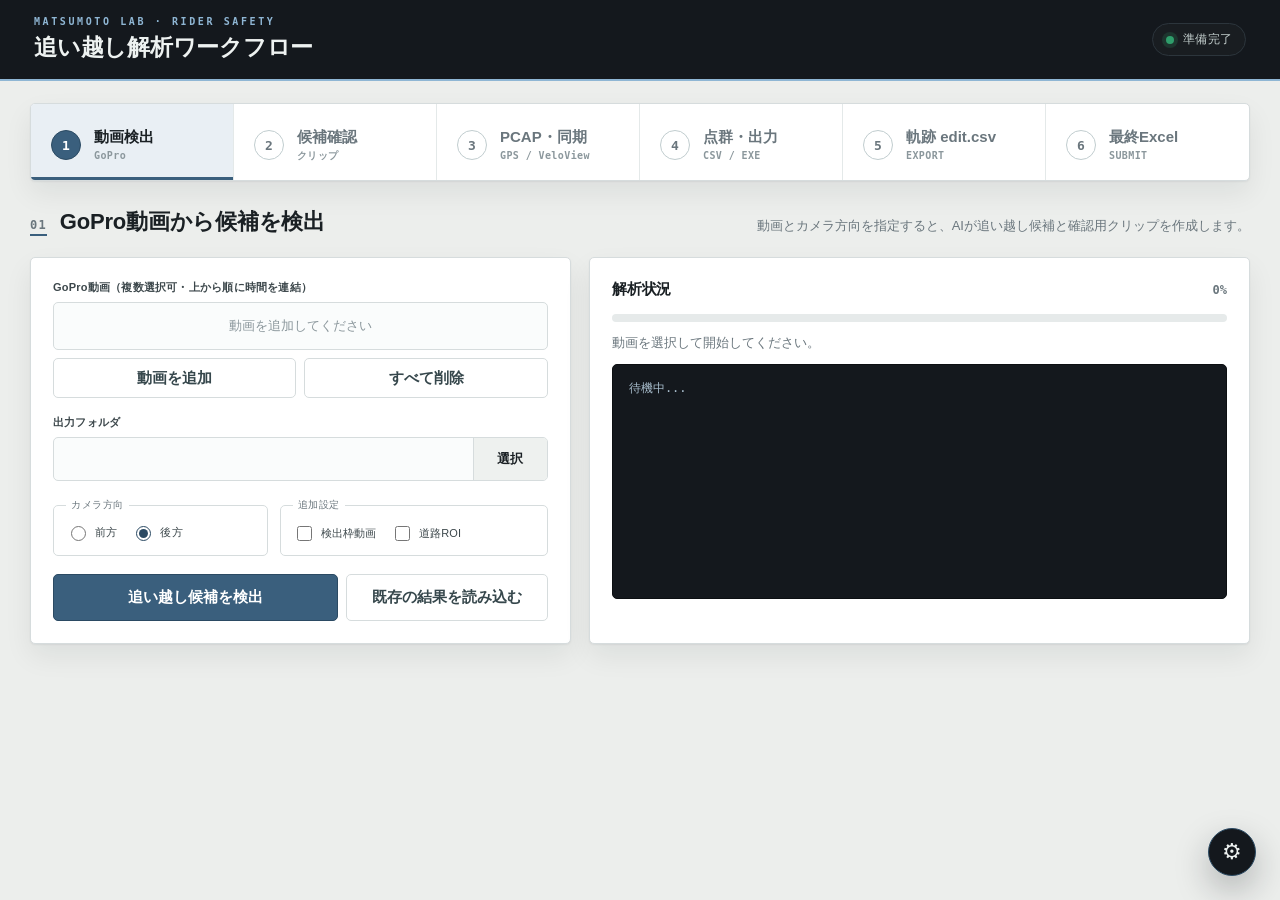
==== web_ui/index.html @ 3adb8b83 "Initial project commit" ====
<!doctype html>
<html lang="ja">
<head>
  <meta charset="utf-8">
  <meta name="viewport" content="width=device-width, initial-scale=1">
  <title>自転車追い越し解析ワークフロー</title>
  <link rel="stylesheet" href="style.css">
</head>
<body>
  <header class="app-header">
    <div>
      <p class="eyebrow">MATSUMOTO LAB · RIDER SAFETY</p>
      <h1>追い越し解析ワークフロー</h1>
    </div>
    <div class="status-pill" id="globalStatus"><span></span>準備完了</div>
  </header>

  <main class="app-shell">
    <nav class="steps" aria-label="解析手順">
      <button class="step active" data-step="detect"><b>1</b><span>動画検出<small>GoPro</small></span></button>
      <button class="step" data-step="review"><b>2</b><span>候補確認<small>クリップ</small></span></button>
      <button class="step" data-step="sync"><b>3</b><span>PCAP・同期<small>GPS / VeloView</small></span></button>
      <button class="step" data-step="lidar"><b>4</b><span>点群・出力<small>CSV / EXE</small></span></button>
      <button class="step" data-step="edit"><b>5</b><span>軌跡 edit.csv<small>EXPORT</small></span></button>
      <button class="step" data-step="final"><b>6</b><span>最終Excel<small>SUBMIT</small></span></button>
    </nav>

    <section class="panel active" id="panel-detect">
      <div class="section-heading">
        <div><span class="section-number">01</span><h2>GoPro動画から候補を検出</h2></div>
        <p>動画とカメラ方向を指定すると、AIが追い越し候補と確認用クリップを作成します。</p>
      </div>
      <div class="grid two-column">
        <article class="card form-card">
          <label>GoPro動画（複数選択可・上から順に時間を連結）</label>
          <ul id="videoList" class="video-list"><li class="empty">動画を追加してください</li></ul>
          <div class="button-row video-list-actions">
            <button class="secondary" id="addVideos">動画を追加</button>
            <button class="secondary" id="clearVideos">すべて削除</button>
          </div>
          <label>出力フォルダ</label>
          <div class="path-input"><input id="outPath" readonly><button data-pick="out">選択</button></div>
          <div class="field-row">
            <fieldset><legend>カメラ方向</legend><label class="radio"><input type="radio" name="view" value="front">前方</label><label class="radio"><input type="radio" name="view" value="rear" checked>後方</label></fieldset>
            <fieldset><legend>追加設定</legend><label class="check"><input id="overlay" type="checkbox">検出枠動画</label><label class="check"><input id="roadRoi" type="checkbox">道路ROI</label></fieldset>
          </div>
          <div class="button-row">
            <button class="primary large" id="startDetection">追い越し候補を検出</button>
            <button class="secondary" id="loadExisting">既存の結果を読み込む</button>
          </div>
        </article>
        <article class="card progress-card">
          <div class="card-title"><h3>解析状況</h3><span id="progressLabel">0%</span></div>
          <div class="progress-track"><div id="progressBar"></div></div>
          <p id="processMessage" class="process-message">動画を選択して開始してください。</p>
          <pre id="processLog" class="log">待機中...</pre>
        </article>
      </div>
    </section>

    <section class="panel" id="panel-review">
      <div class="section-heading">
        <div><span class="section-number">02</span><h2>クリップを確認</h2></div>
        <p>各候補を再生し、本当の追い越しは「採用」、誤検知は「除外」にします。</p>
      </div>
      <div class="review-layout">
        <article class="card preview-card main-preview">
          <div class="video-stage">
            <div class="video-placeholder" id="videoPlaceholder"><span>▶</span><p>候補を選択すると<br>クリップを再生できます</p></div>
            <video id="clipPlayer" controls hidden></video>
          </div>
          <div class="preview-controls">
            <div class="preview-meta">
              <div><span id="previewId">候補未選択</span><span class="badge" id="previewStatus">未確認</span></div>
              <strong id="previewTime">--:--</strong>
            </div>
            <div class="control-row">
              <label class="speed-select"><span>速度</span><select id="speedSelect" aria-label="再生速度">
                <option value="0.25">0.25x</option><option value="0.5">0.5x</option><option value="1" selected>1x</option><option value="1.5">1.5x</option><option value="2">2x</option><option value="3">3x</option><option value="4">4x</option><option value="5">5x</option>
              </select></label>
              <div class="transport-buttons"><button class="secondary" id="previousClip">← 前の候補</button><button class="secondary" id="nextClip">次の候補 →</button></div>
            </div>
            <div class="decision-buttons"><button class="accept" data-status="採用">✓ 採用 <kbd data-keyhint="accept">A</kbd></button><button class="reject" data-status="除外">× 除外 <kbd data-keyhint="reject">D</kbd></button><button class="secondary" data-status="未確認">未確認へ戻す <kbd data-keyhint="unreview">W</kbd></button></div>
            <div class="shortcut-help"><span><kbd>Space</kbd> 再生 / 一時停止</span><span><kbd>←</kbd><kbd>→</kbd> 候補移動</span><span>車種 <kbd data-keyhint="kei">B</kbd>軽 <kbd data-keyhint="normal">N</kbd>普通 <kbd data-keyhint="large">M</kbd>大型</span><span>採否決定後は次の候補を自動再生</span></div>
          </div>
        </article>
        <aside class="card table-card">
          <div class="card-title"><h3>追い越し候補</h3><div class="counter"><span id="reviewedCount">0</span> / <span id="eventCount">0</span> 確認済み</div></div>
          <div class="table-wrap">
            <table><thead><tr><th>ID</th><th>車種</th><th>危険感</th><th>開始</th><th>終了</th><th>結果</th></tr></thead><tbody id="eventRows"><tr><td colspan="6" class="empty">検出結果を読み込んでください</td></tr></tbody></table>
          </div>
          <div class="button-row">
            <button class="secondary" id="saveReviews">レビュー結果をCSV保存</button>
          </div>
        </aside>
      </div>
    </section>

    <section class="panel" id="panel-sync">
      <div class="section-heading">
        <div><span class="section-number">03</span><h2>PCAP読み込みと時刻同期</h2></div>
        <p>LiDARのPCAPを先に読み込み、GPSまたは手入力でGoProとの時刻差を決めます。</p>
      </div>
      <article class="card form-card compact pcap-sync-card">
        <label>LiDARデータ (.pcap)</label><div class="path-input"><input id="pcapPath" readonly><button data-pick="pcap">選択</button></div>
        <button class="primary" id="openPcap">PCAPを読み込む</button>
        <p class="lidar-info" id="lidarInfo">PCAP未読込</p>
      </article>
      <div class="sync-layout">
        <article class="card gps-sync-card">
          <div class="card-title"><h3>GPS自動同期</h3><span class="badge accepted">推奨</span></div>
          <p class="method-desc">GoProのGPMF（動画内蔵GPS）とPCAPのキャプチャ時刻を自動照合し、GoProとVeloViewの時刻差（オフセット）を求めます。<br><small>Step 1で動画を指定し、上でPCAPを読み込んでから実行してください。</small></p>
          <button class="primary" id="autoSyncGps">GPS自動同期を実行</button>
          <p id="gpsSyncStatus" class="gps-sync-status"></p>
        </article>
        <article class="card offset-card result-offset"><p>適用されるオフセット（VeloView − GoPro）</p><strong id="offsetDisplay">+0.000 秒</strong><span>求めた時刻差をすべての候補へ自動的に適用します</span></article>
      </div>
      <article class="card mapped-card"><div class="card-title"><h3>候補のVeloView相当時刻</h3><span>確認済み候補を優先表示</span></div><div id="mappedTimes" class="mapped-list"><p class="empty">候補がありません</p></div></article>
    </section>

    <section class="panel" id="panel-lidar">
      <div class="section-heading">
        <div><span class="section-number">04</span><h2>点群の選択と最終出力</h2></div>
        <p>読み込み済みPCAPの候補時刻へ移動して、車両の点群を選択・CSV出力します。</p>
      </div>
      <div class="lidar-workspace">
        <article class="card lidar-viewer-card">
          <div class="card-title lidar-title">
            <h3>点群ビュー（上面）</h3>
            <div class="lidar-title-actions">
              <span>ドラッグ: 選択 / Alt+ドラッグ: 移動 / ホイール: 拡大</span>
              <button class="secondary compact-btn" id="lidarFullscreen" type="button">フルスクリーン</button>
            </div>
          </div>
          <div class="lidar-canvas-wrap"><canvas id="lidarCanvas"></canvas><div id="lidarLoading" class="lidar-loading" hidden>点群を読込中…</div></div>
          <div class="lidar-transport">
            <button class="secondary" id="lidarPrevious" aria-label="前のフレーム">◀</button><button class="primary" id="lidarPlay">再生</button><button class="secondary" id="lidarNext" aria-label="次のフレーム">▶</button>
            <input id="lidarSlider" type="range" min="0" max="0" value="0">
            <strong id="lidarTime">00:00:00.000</strong><span id="lidarFrame">0 / 0</span>
          </div>
          <div class="lidar-seek-row"><label>時刻へ移動 <input id="lidarSeekTime" placeholder="秒 または HH:MM:SS"></label><button class="secondary" id="lidarSeek">移動</button><label>追い越し候補 <select id="lidarCandidate"><option value="">選択してください</option></select></label><button class="secondary" id="jumpCandidate">候補へ移動</button><label class="track-toggle"><input type="checkbox" id="lidarTrack">枠を車に追尾</label></div>
        </article>
        <aside class="lidar-side lidar-side-right">
          <article class="card overtaking-record-card">
            <div class="card-title"><h3>追い越し記録</h3><span class="badge" id="recordStatus">未開始</span></div>
            <p class="record-hint">開始で先頭フレームへ移動し追尾オン。<kbd>←</kbd><kbd>→</kbd>でフレーム送り（自動記録）、<kbd>Enter</kbd>で出力して次の候補へ自動で進みます。</p>
            <label class="record-candidate">追い越し候補
              <select id="recordCandidate"><option value="">選択してください</option></select>
            </label>
            <div class="record-buttons">
              <button class="primary" id="recordStart">追い越し開始</button>
              <button class="secondary" id="recordCancel" disabled>中止</button>
            </div>
            <button class="accept record-finish" id="recordFinish" disabled>終了してCSV出力</button>
            <div class="record-frames" id="recordFrames">記録フレーム: 0</div>
          </article>
          <article class="card lidar-export-card">
            <div class="export-selection"><strong>選択範囲（単発出力）</strong><span id="lidarSelection">点群上をドラッグして車両を囲ってください</span></div>
            <div class="export-frames">
              <label>開始フレーム <input id="lidarRangeStart" type="number" min="0" value="0"></label>
              <label>終了フレーム <input id="lidarRangeEnd" type="number" min="0" value="0"></label>
            </div>
            <button class="primary" id="exportLidar">選択範囲をフレーム別CSVへ出力</button>
          </article>
        </aside>
      </div>
    </section>

    <section class="panel" id="panel-edit">
      <div class="section-heading">
        <div><span class="section-number">05</span><h2>軌跡 edit.csv 生成</h2></div>
        <p>追い越し記録CSVから、フレームごとの最近接点を追跡した edit.csv を生成します。</p>
      </div>
      <div class="grid two-column">
        <article class="card form-card">
          <div class="card-title"><h3>軌跡 edit.csv 生成</h3><span>VolodyneConverter相当</span></div>
          <p class="record-hint">追い越し記録CSV（<code>overtaking_*.csv</code>）を選ぶと、各フレームの最近接点を追跡した <code>&lt;名前&gt;_edit.csv</code>（unixtime, X, Y, Z, distance(m), speed(km/h)）を <code>lidar_edit</code> に生成します。フレーム別CSVのフォルダパスを直接指定しても動きます。</p>
          <label>追い越し記録CSV</label>
          <div class="path-input"><input id="editSource" readonly><button data-pick="edit_source">選択</button></div>
          <button class="primary large" id="generateEdit">edit.csv を生成</button>
        </article>
        <article class="card form-card">
          <div class="card-title"><h3>LiDARフォルダを一括生成</h3><span>今回の解析</span></div>
          <p class="record-hint">現在の出力フォルダ内 <code>lidar</code> にある <code>overtaking_*.csv</code> をすべて読み込み、各CSVごとに <code>lidar_edit</code> へ <code>_edit.csv</code> を生成します。</p>
          <label>対象フォルダ</label>
          <div class="path-input"><input readonly value="入力: lidar / 保存: lidar_edit"><button class="secondary" id="generateAllEdits" type="button">一括生成</button></div>
          <p class="edit-bulk-status" id="editBulkStatus">未実行</p>
        </article>
      </div>
    </section>

    <section class="panel" id="panel-final">
      <div class="section-heading">
        <div><span class="section-number">06</span><h2>最終Excel出力</h2></div>
        <p>採用済み候補、Step5の分析結果、GPS速度を統合し、共有用Excel形式で出力します。</p>
      </div>
      <div class="grid two-column">
        <article class="card form-card">
          <div class="card-title"><h3>共有用フォーマット</h3><span>Sheet1</span></div>
          <p class="record-hint">出力フォルダ内の <code>reviewed_overtaking_events.csv</code> と <code>lidar_edit</code> の分析結果を読み込み、<code>final</code> フォルダへExcelを作成します。レビュー結果は生成前に自動保存します。</p>
          <div class="final-fields">
            <label>整理ID<input id="finalId" placeholder="例: 1"></label>
            <label>データ収集日<input id="finalDate" placeholder="YYYY-MM-DD"></label>
            <label>被験者名またはID<input id="finalSubject" placeholder="例: ID1"></label>
          </div>
          <button class="primary large" id="generateFinal">最終Excelを生成</button>
        </article>
        <article class="card form-card">
          <div class="card-title"><h3>出力状況</h3><span>final/*.xlsx</span></div>
          <p class="final-status" id="finalStatus">未実行</p>
          <p class="record-hint">自転車速度はGPSのctsがフェーズ3〜4の範囲に入る場合のみ平均して出力します。該当GPSがない場合は空欄になります。</p>
        </article>
      </div>
    </section>
  </main>

  <div class="toast" id="toast" role="status" aria-live="polite"></div>
  <button class="settings-fab" id="openSettings" aria-label="設定" title="設定">⚙</button>

  <div class="modal-backdrop" id="keyModalBackdrop" role="dialog" aria-modal="true" aria-labelledby="keyModalTitle" hidden>
    <div class="modal key-modal settings-modal">
      <h3 id="keyModalTitle">設定</h3>
      <section class="settings-section">
        <div class="card-title"><h3>ショートカットキー</h3><span>候補確認</span></div>
        <div class="key-grid">
          <label>採用<input class="key-field" data-action="accept" maxlength="1" aria-label="採用のキー"></label>
          <label>除外<input class="key-field" data-action="reject" maxlength="1" aria-label="除外のキー"></label>
          <label>未確認へ戻す<input class="key-field" data-action="unreview" maxlength="1" aria-label="未確認へ戻すのキー"></label>
          <label>車種：軽<input class="key-field" data-action="kei" maxlength="1" aria-label="車種 軽のキー"></label>
          <label>車種：普通<input class="key-field" data-action="normal" maxlength="1" aria-label="車種 普通のキー"></label>
          <label>車種：大型<input class="key-field" data-action="large" maxlength="1" aria-label="車種 大型のキー"></label>
        </div>
      </section>
      <section class="settings-section">
        <div class="card-title"><h3>レーザー選択</h3><span id="laserCountLabel" class="num">—</span></div>
        <div class="button-row"><button class="secondary" id="laserAll">全選択</button><button class="secondary" id="laserNone">全解除</button></div>
        <div class="laser-grid" id="laserGrid"><p class="empty">PCAP未読込</p></div>
      </section>
      <p id="keyModalError" class="key-error"></p>
      <div class="modal-actions">
        <button class="secondary" id="keyModalReset">既定に戻す</button>
        <button class="secondary" id="keyModalCancel">キャンセル</button>
        <button class="primary" id="keyModalSave">保存</button>
      </div>
    </div>
  </div>

  <script src="app.js"></script>
</body>
</html>
---- web_ui/style.css ----
:root {
  /* asphalt / concrete instrument palette */
  --asphalt-900: #14181d;
  --asphalt-800: #1b2027;
  --asphalt-700: #232c34;
  --ink: #1a2024;
  --muted: #6a767d;
  --faint: #8b979c;
  --line: #d6dcdd;
  --hairline: #e4e9e9;
  --surface: #ffffff;
  --canvas: #eceeec;
  --panel-tint: #f4f6f5;
  /* steel-blue accent (calm instrument console) */
  --hivis: #3a5f7d;
  --hivis-deep: #2b4a63;
  --hivis-tint: #e9eff4;
  --hivis-edge: #c4d4e0;
  --hivis-bright: #8fb6d4;
  /* status colors */
  --go: #2f9e6b;
  --go-tint: #e2f1ea;
  --go-edge: #b6dcc9;
  --signal: #d83a40;
  --signal-tint: #fae6e7;
  --signal-edge: #eec4c6;
  --cyan: #35c5b5;
  --shadow: 0 1px 2px rgba(20,24,29,.06), 0 12px 28px rgba(20,24,29,.07);
  --font-jp: "Yu Gothic UI", "Noto Sans JP", sans-serif;
  --font-data: "Consolas", "SFMono-Regular", ui-monospace, monospace;
  --radius: 5px;
}
* { box-sizing: border-box; }
[hidden] { display: none !important; }
body { margin: 0; color: var(--ink); background: var(--canvas); font-family: var(--font-jp); font-size: 15px; -webkit-font-smoothing: antialiased; }
button, input, select { font: inherit; }
button { cursor: pointer; }

/* every measured value renders as a calibrated instrument readout */
.num { font-family: var(--font-data); font-variant-numeric: tabular-nums; font-feature-settings: "tnum" 1; letter-spacing: .01em; }

/* ---------- header ---------- */
.app-header {
  padding: 16px 34px; background: var(--asphalt-900); color: #eef2f1;
  display: flex; align-items: center; justify-content: space-between;
  border-bottom: 2px solid var(--hivis-bright);
}
.eyebrow { margin: 0 0 5px; color: var(--hivis-bright); font-size: 10px; font-weight: 700; letter-spacing: .26em; font-family: var(--font-data); }
h1 { font-size: 23px; margin: 0; letter-spacing: -.01em; font-weight: 800; }
.status-pill { display: flex; gap: 9px; align-items: center; color: #c4cfce; font-size: 12px; font-family: var(--font-data); letter-spacing: .02em; padding: 7px 13px; border: 1px solid #2c353c; border-radius: 999px; background: rgba(255,255,255,.02); }
.status-pill span { width: 8px; height: 8px; border-radius: 50%; background: var(--go); box-shadow: 0 0 0 4px rgba(47,158,107,.18); transition: background .2s, box-shadow .2s; }
.status-pill.busy span { background: var(--hivis-bright); box-shadow: 0 0 0 0 rgba(143,182,212,.5); animation: pulse 1.1s ease-out infinite; }
.status-pill.busy { color: #eef2f1; border-color: var(--hivis-bright); }
@keyframes pulse { 0% { box-shadow: 0 0 0 0 rgba(143,182,212,.55); } 100% { box-shadow: 0 0 0 7px rgba(143,182,212,0); } }
@media (prefers-reduced-motion: reduce) { .status-pill.busy span { animation: none; box-shadow: 0 0 0 4px rgba(143,182,212,.3); } }

.app-shell { max-width: 1440px; margin: 0 auto; padding: 22px 30px 44px; }

/* ---------- stepper as a calibration scale ---------- */
.steps {
  display: grid; grid-template-columns: repeat(6, 1fr);
  background: var(--surface); border: 1px solid var(--line); border-radius: var(--radius);
  box-shadow: var(--shadow); margin-bottom: 26px; overflow: hidden;
}
.step { border: 0; border-right: 1px solid var(--hairline); background: transparent; min-height: 76px; padding: 20px 20px 14px; color: var(--muted); display: flex; align-items: center; gap: 13px; text-align: left; position: relative; transition: background .15s; }
.step:last-child { border-right: 0; }
.step:hover { background: var(--panel-tint); }
.step b { width: 30px; height: 30px; border-radius: 50%; display: grid; place-items: center; border: 1.5px solid #c1cdcf; font-family: var(--font-data); font-size: 13px; font-weight: 700; flex: none; transition: .15s; }
.step span { font-weight: 700; line-height: 1.25; }
.step small { display: block; font-weight: 600; font-size: 10px; margin-top: 3px; color: var(--faint); font-family: var(--font-data); letter-spacing: .04em; }
.step.active { color: var(--ink); background: var(--hivis-tint); }
.step.active::after { content: ""; height: 3px; background: var(--hivis); position: absolute; bottom: 0; left: 0; right: 0; }
.step.active b { color: #fff; border-color: var(--hivis-deep); background: var(--hivis); }
.step:focus-visible { outline: 2px solid var(--hivis-deep); outline-offset: -2px; }

/* ---------- panels & headings ---------- */
.panel { display: none; }
.panel.active { display: block; animation: fade .22s ease; }
@keyframes fade { from { opacity: 0; transform: translateY(4px); } to { opacity: 1; transform: none; } }
@media (prefers-reduced-motion: reduce) { .panel.active { animation: none; } }
.section-heading { display: flex; justify-content: space-between; align-items: flex-end; margin: 0 0 20px; gap: 30px; }
.section-heading > div { display: flex; align-items: baseline; gap: 13px; }
.section-number { color: var(--muted); font-family: var(--font-data); font-size: 12px; font-weight: 700; letter-spacing: .1em; padding-bottom: 2px; border-bottom: 2px solid var(--hivis); }
h2 { margin: 0; font-size: 22px; font-weight: 800; letter-spacing: -.01em; }
.section-heading p { max-width: 540px; text-align: right; color: var(--muted); margin: 0; font-size: 13px; line-height: 1.7; }

/* ---------- cards ---------- */
.grid { display: grid; gap: 18px; }
.two-column { grid-template-columns: minmax(400px, .9fr) minmax(420px, 1.1fr); }
.card { background: var(--surface); border: 1px solid var(--line); border-radius: var(--radius); box-shadow: var(--shadow); padding: 22px; }
.form-card label { font-size: 11px; font-weight: 700; display: block; margin: 0 0 7px; letter-spacing: .02em; color: #3c474b; }

/* ---------- inputs ---------- */
.path-input { display: flex; margin-bottom: 17px; border: 1px solid var(--line); border-radius: var(--radius); overflow: hidden; background: #fafcfc; }
.path-input:focus-within { border-color: var(--hivis-deep); box-shadow: 0 0 0 3px rgba(58,95,125,.22); }
.path-input input { flex: 1; min-width: 0; height: 42px; border: 0; background: transparent; padding: 0 12px; color: #35454a; font-family: var(--font-data); font-size: 13px; }
.path-input input:focus { outline: none; }
.path-input button { width: 74px; border: 0; border-left: 1px solid var(--line); color: var(--ink); background: #eef1ef; font-weight: 700; font-size: 13px; transition: background .15s; }
.path-input button:hover { background: var(--hivis-tint); }
.video-list { list-style: none; margin: 0 0 8px; padding: 0; border: 1px solid var(--line); border-radius: var(--radius); background: #fafcfc; max-height: 188px; overflow-y: auto; }
.video-list .empty { padding: 14px 12px; color: var(--faint); font-size: 13px; text-align: center; }
.video-item { display: flex; align-items: center; gap: 10px; padding: 7px 10px; border-bottom: 1px solid var(--hairline); }
.video-item:last-child { border-bottom: 0; }
.video-order { flex: 0 0 22px; height: 22px; line-height: 22px; text-align: center; border-radius: 50%; background: var(--hivis-deep); color: #fff; font-size: 12px; font-weight: 700; font-family: var(--font-data); }
.video-name { flex: 1; min-width: 0; overflow: hidden; text-overflow: ellipsis; white-space: nowrap; font-family: var(--font-data); font-size: 13px; color: #35454a; }
.video-buttons { display: flex; gap: 4px; }
.icon-btn { width: 28px; height: 28px; border: 1px solid var(--line); border-radius: var(--radius); background: #eef1ef; color: var(--ink); font-size: 13px; cursor: pointer; transition: background .15s; }
.icon-btn:hover:not(:disabled) { background: var(--hivis-tint); }
.icon-btn:disabled { opacity: .4; cursor: default; }
.icon-btn.remove:hover { background: var(--signal-tint); color: var(--signal); }
.video-list-actions { margin-bottom: 17px; }
.field-row { display: grid; grid-template-columns: 1fr 1.25fr; gap: 12px; margin: 4px 0 18px; }
fieldset { border: 1px solid var(--line); border-radius: var(--radius); margin: 0; padding: 11px 12px; }
legend { font-size: 10px; color: var(--muted); padding: 0 5px; font-family: var(--font-data); letter-spacing: .06em; text-transform: uppercase; }
.radio, .check { display: inline-flex !important; align-items: center; gap: 6px; margin: 0 14px 0 0 !important; font-weight: 500 !important; }
input[type="radio"], input[type="checkbox"] { accent-color: var(--hivis-deep); width: 15px; height: 15px; }

/* ---------- buttons ---------- */
.primary, .secondary, .accept, .reject { border: 1px solid transparent; min-height: 40px; padding: 0 18px; font-weight: 700; border-radius: var(--radius); transition: background .15s, border-color .15s, transform .05s; }
.primary:active, .secondary:active, .accept:active, .reject:active { transform: translateY(1px); }
.primary { background: var(--hivis); color: #fff; border-color: var(--hivis-deep); }
.primary:hover { background: var(--hivis-deep); }
.secondary { background: var(--surface); color: #36474c; border-color: var(--line); }
.secondary:hover { background: var(--panel-tint); border-color: #c2cdcf; }
.primary:focus-visible, .secondary:focus-visible, .accept:focus-visible, .reject:focus-visible, .path-input button:focus-visible, .vehicle-type-select:focus-visible { outline: 2px solid var(--hivis-deep); outline-offset: 2px; }
.large { min-height: 47px; font-size: 15px; }
.form-card > .button-row .primary { flex: 1.5; }

.card-title { display: flex; justify-content: space-between; align-items: center; margin-bottom: 15px; gap: 12px; }
.card-title h3, .checklist-card h3 { margin: 0; font-size: 15px; font-weight: 800; letter-spacing: -.01em; }
.card-title > span { color: var(--muted); font-size: 12px; }

/* ---------- detection progress ---------- */
.progress-track { height: 8px; background: #e6eaea; border-radius: 999px; overflow: hidden; }
.progress-track div { width: 0; height: 100%; background: linear-gradient(90deg, var(--hivis-deep), var(--hivis)); transition: width .3s ease; }
#progressLabel { font-family: var(--font-data); font-weight: 700; }
.process-message { color: var(--muted); margin: 12px 0; font-size: 13px; }
.log { margin: 0; height: 235px; overflow: auto; padding: 14px 16px; background: var(--asphalt-900); color: #a7bccb; border-radius: var(--radius); white-space: pre-wrap; font: 12px/1.6 var(--font-data); border: 1px solid #0c0f12; }

/* ---------- review ---------- */
.review-layout { display: grid; grid-template-columns: minmax(500px, 1.4fr) minmax(440px, 1fr); gap: 18px; align-items: stretch; height: calc(100vh - 288px); min-height: 440px; }
.table-card { padding-bottom: 16px; min-width: 0; display: flex; flex-direction: column; min-height: 0; }
.counter { font-family: var(--font-data); font-size: 12px; color: var(--muted); }
.counter span { color: var(--ink); font-weight: 700; }
.table-wrap { overflow: auto; flex: 1 1 auto; min-height: 0; border: 1px solid var(--line); border-radius: var(--radius); margin-bottom: 14px; }
table { width: 100%; border-collapse: collapse; font-size: 13px; }
th { position: sticky; top: 0; background: var(--panel-tint); color: #51636a; padding: 11px 10px; text-align: left; font-size: 11px; letter-spacing: .04em; font-weight: 700; z-index: 1; border-bottom: 1px solid var(--line); }
td { border-top: 1px solid var(--hairline); padding: 9px 10px; }
td:nth-child(1), td:nth-child(3), td:nth-child(4) { font-family: var(--font-data); color: #44535a; }
tr.event-row { cursor: pointer; transition: background .12s; }
tr.event-row:hover { background: var(--panel-tint); }
tr.event-row.selected { background: var(--hivis-tint); box-shadow: inset 3px 0 0 var(--hivis-deep); }
.badge { display: inline-block; padding: 3px 9px; font-size: 11px; font-weight: 700; border-radius: 999px; background: #eef1f2; color: #667579; border: 1px solid #e0e5e6; }
.badge.accepted { color: #1f7a52; background: var(--go-tint); border-color: var(--go-edge); }
.badge.rejected { color: var(--signal); background: var(--signal-tint); border-color: var(--signal-edge); }
.play-mini { border: 1px solid var(--line); border-radius: var(--radius); color: #36474c; background: var(--surface); font-weight: 700; font-size: 12px; padding: 4px 10px; }
.play-mini:hover { background: var(--hivis-tint); border-color: var(--hivis-edge); }
.vehicle-type-select, .danger-level-select { width: 74px; min-width: 74px; padding: 6px 8px; border: 1px solid var(--line); border-radius: var(--radius); background: var(--surface); color: var(--ink); font: inherit; font-size: 13px; cursor: pointer; }
.danger-level-select { width: 58px; min-width: 58px; font-family: var(--font-data); }
.vehicle-type-select:focus, .danger-level-select:focus { outline: 2px solid var(--hivis-deep); outline-offset: 1px; border-color: var(--hivis-deep); }
.empty { color: var(--faint); text-align: center; padding: 30px; font-size: 13px; }

/* ---------- video preview ---------- */
.preview-card { padding: 0; overflow: hidden; min-width: 0; display: flex; flex-direction: column; min-height: 0; }
.video-stage { width: 100%; flex: 1 1 auto; min-height: 150px; background: var(--asphalt-900); position: relative; }
.video-placeholder, #clipPlayer { width: 100%; height: 100%; background: var(--asphalt-900); color: #9fb3b0; display: grid; place-items: center; text-align: center; object-fit: contain; }
.video-placeholder { gap: 10px; }
.video-placeholder span { display: block; font-size: 34px; color: var(--hivis-bright); }
.video-placeholder p { margin: 0; line-height: 1.6; font-size: 13px; }
.preview-controls { flex: none; padding: 0 18px 14px; display: flex; flex-direction: column; }
.preview-meta { display: flex; justify-content: space-between; align-items: center; padding: 11px 0 2px; color: var(--muted); }
.preview-meta > div { display: flex; align-items: center; gap: 10px; }
.preview-meta #previewId { font-weight: 700; color: var(--ink); }
.preview-meta strong { color: var(--ink); font-family: var(--font-data); }
.control-row { display: flex; gap: 10px; padding-top: 8px; align-items: stretch; }
.speed-select { display: flex; align-items: center; gap: 8px; flex: none; font-size: 11px; font-weight: 700; color: #3c474b; }
.speed-select select { height: 40px; min-width: 88px; border: 1px solid var(--line); border-radius: var(--radius); background: var(--surface); color: var(--ink); padding: 0 10px; font-family: var(--font-data); font-weight: 700; cursor: pointer; }
.speed-select select:focus { outline: none; border-color: var(--hivis-deep); box-shadow: 0 0 0 3px rgba(58,95,125,.22); }
.transport-buttons { display: flex; gap: 8px; flex: 1; }
.transport-buttons button { flex: 1; }
.decision-buttons { display: grid; grid-template-columns: 1fr 1fr; gap: 8px; padding-top: 10px; }
.decision-buttons .accept, .decision-buttons .reject { min-height: 54px; font-size: 15px; }
.decision-buttons .secondary { grid-column: 1 / -1; min-height: 38px; }
.accept { background: var(--go-tint); color: #1f7a52; border-color: var(--go-edge); }
.accept:hover { background: #d3ebde; }
.reject { background: var(--signal-tint); color: var(--signal); border-color: var(--signal-edge); }
.reject:hover { background: #f6dadc; }
.decision-buttons kbd { margin-left: 7px; }
kbd { display: inline-block; min-width: 20px; padding: 2px 6px; border: 1px solid #c2cdcf; border-bottom-width: 2px; border-radius: 4px; background: var(--surface); color: #44555a; font: 700 11px/1.3 var(--font-data); text-align: center; }
.shortcut-help { border-top: 1px solid var(--hairline); margin-top: 12px; padding-top: 10px; color: var(--muted); font-size: 11px; display: flex; flex-wrap: wrap; gap: 6px 18px; }
.shortcut-help span:last-child { flex-basis: 100%; color: #1f7a52; }

/* ---------- sync (instrument readout hero) ---------- */
.sync-layout { display: grid; grid-template-columns: 1.5fr 1fr; gap: 18px; align-items: stretch; }
.gps-sync-card { display: flex; flex-direction: column; }
.gps-sync-card .primary { width: 100%; }
.gps-sync-card .gps-sync-status { margin-top: 10px; }
.method-desc { color: var(--muted); font-size: 13px; line-height: 1.7; margin: 0 0 14px; }
.method-desc small { color: var(--faint); }
.result-offset { padding: 20px 22px; }
.offset-card { display: flex; flex-direction: column; justify-content: center; text-align: center; background: var(--asphalt-900); color: white; border-color: #0c0f12; }
.offset-card p { color: #8d9b9a; margin: 0 0 10px; font-size: 12px; font-family: var(--font-data); letter-spacing: .08em; }
.offset-card strong { font-size: 32px; font-family: var(--font-data); font-variant-numeric: tabular-nums; color: var(--hivis-bright); letter-spacing: -.01em; }
.offset-card > span { color: #8d9b9a; font-size: 11px; margin-top: 9px; }
.mapped-card { margin-top: 18px; }
.pcap-sync-card { margin-bottom: 18px; }
.pcap-sync-card > .primary { width: 100%; margin-bottom: 8px; }
.gps-sync-status { margin-top: 12px; font-size: 12px; line-height: 1.6; color: #1f7a52; min-height: 1em; font-family: var(--font-data); }
.gps-sync-status.error { color: var(--signal); }
.lidar-info { min-height: 34px; margin: 0 0 16px; padding: 9px 11px; background: var(--panel-tint); border: 1px solid var(--line); border-radius: var(--radius); color: #44535a; font-size: 12px; font-family: var(--font-data); }
.mapped-list { display: grid; grid-template-columns: repeat(auto-fill, minmax(205px, 1fr)); gap: 8px; }
.mapped-item { border: 1px solid var(--line); border-left: 3px solid var(--hivis-deep); border-radius: var(--radius); background: var(--panel-tint); padding: 10px 12px; }
.mapped-item span { display: block; color: var(--muted); font-size: 11px; margin-bottom: 3px; }
.mapped-item strong { font-size: 15px; font-family: var(--font-data); }

/* ---------- lidar ---------- */
.compact .path-input { margin-bottom: 12px; }
.button-row { display: flex; gap: 8px; }
.button-row button { flex: 1; }
.lidar-workspace { display: grid; grid-template-columns: minmax(340px,1fr) 280px; gap: 18px; align-items: stretch; height: calc(100vh - 380px); min-height: 430px; }
.lidar-side { display: flex; flex-direction: column; gap: 18px; min-height: 0; overflow-y: auto; padding-right: 4px; }
.lidar-side-right { padding-right: 0; padding-left: 4px; }
.lidar-settings { flex: none; }
.lidar-settings > .primary { width: 100%; margin-bottom: 8px; }
.lidar-viewer-card { min-width: 0; padding: 16px; display: flex; flex-direction: column; min-height: 0; }
.lidar-canvas-wrap { position: relative; flex: 1 1 auto; min-height: 220px; background: var(--asphalt-900); border-radius: var(--radius); overflow: hidden; border: 1px solid #0c0f12; }
#lidarCanvas { display: block; width: 100%; height: 100%; cursor: crosshair; }
.lidar-loading { position: absolute; inset: 0; display: grid; place-items: center; background: rgba(13,27,30,.65); color: white; font-weight: 700; font-size: 13px; }
.lidar-transport { display: grid; grid-template-columns: 46px 70px 46px minmax(170px,1fr) 110px 64px; gap: 7px; align-items: center; margin-top: 12px; }
.lidar-transport button { padding: 0 8px; min-height: 38px; }
.lidar-transport input { width: 100%; accent-color: var(--hivis-deep); }
.lidar-transport #lidarTime { font-family: var(--font-data); font-weight: 700; text-align: right; }
.lidar-transport #lidarFrame { color: var(--muted); font-size: 12px; font-family: var(--font-data); text-align: right; }
.lidar-seek-row { display: flex; gap: 8px; align-items: end; flex-wrap: wrap; margin-top: 12px; }
.lidar-seek-row label { font-size: 11px; font-weight: 700; }
.lidar-seek-row input, .lidar-seek-row select, .lidar-export-card input { display: block; height: 36px; border: 1px solid var(--line); border-radius: var(--radius); background: var(--surface); padding: 0 9px; }
.lidar-seek-row input { font-family: var(--font-data); }
.lidar-seek-row input:focus, .lidar-seek-row select:focus, .lidar-export-card input:focus { outline: none; border-color: var(--hivis-deep); box-shadow: 0 0 0 3px rgba(58,95,125,.22); }
.lidar-seek-row select { min-width: 220px; }
.track-toggle { display: inline-flex; align-items: center; gap: 6px; padding: 0 10px; height: 36px; border: 1px solid var(--line); border-radius: var(--radius); background: var(--surface); cursor: pointer; white-space: nowrap; }
.track-toggle input { accent-color: var(--hivis-deep); width: 15px; height: 15px; }
.lidar-laser-card { display: flex; flex-direction: column; min-height: 0; flex: none; }
.lidar-laser-card .button-row { margin: 2px 0 10px; }
.laser-grid { display: grid; grid-template-columns: repeat(auto-fill, minmax(42px, 1fr)); gap: 6px; overflow: auto; min-height: 60px; max-height: 150px; align-content: start; }
.laser-chip { height: 30px; border: 1px solid var(--line); border-radius: var(--radius); background: var(--surface); font-family: var(--font-data); font-size: 12px; cursor: pointer; padding: 0; color: var(--ink); }
.laser-chip.on { background: var(--hivis-tint); border-color: var(--hivis-edge); font-weight: 700; }
.laser-chip.off { background: var(--panel-tint); color: var(--faint); }
.laser-chip:focus-visible { outline: 2px solid var(--hivis-deep); outline-offset: 1px; }
.laser-grid .empty { grid-column: 1 / -1; padding: 14px; }
.lidar-export-card { display: flex; flex-direction: column; gap: 12px; flex: none; }
.export-selection strong { display: block; font-size: 14px; }
.export-selection span { display: block; margin-top: 5px; color: var(--muted); font-size: 11px; font-family: var(--font-data); line-height: 1.5; }
.export-frames { display: grid; grid-template-columns: 1fr 1fr; gap: 10px; }
.lidar-export-card label { display: block; font-size: 11px; font-weight: 700; }
.lidar-export-card input { width: 100%; font-family: var(--font-data); margin-top: 4px; }
.lidar-export-card .primary { width: 100%; }
.overtaking-record-card { display: flex; flex-direction: column; gap: 10px; flex: none; }
.record-hint { margin: 0; color: var(--muted); font-size: 11px; line-height: 1.6; }
.record-candidate { display: block; font-size: 11px; font-weight: 700; }
.record-candidate select { display: block; width: 100%; height: 36px; margin-top: 4px; border: 1px solid var(--line); border-radius: var(--radius); background: var(--surface); padding: 0 9px; font-family: var(--font-data); }
.record-candidate select:focus { outline: none; border-color: var(--hivis-deep); box-shadow: 0 0 0 3px rgba(58,95,125,.22); }
.record-buttons { display: flex; gap: 8px; }
.record-buttons button { flex: 1; }
.record-finish { width: 100%; background: var(--go); color: #fff; border: 0; }
.record-finish:disabled { opacity: .45; }
.record-frames { font-family: var(--font-data); font-size: 12px; color: var(--ink); font-variant-numeric: tabular-nums; }
.edit-bulk-status { margin: 8px 0 0; min-height: 1.2em; color: #1f7a52; font-size: 12px; font-family: var(--font-data); }
.edit-bulk-status.error { color: var(--signal); }

.lidar-title-actions { display: flex; align-items: center; gap: 10px; margin-left: auto; }
.lidar-title-actions span { color: var(--muted); font-size: 12px; }
.compact-btn { min-height: 30px; padding: 0 10px; font-size: 12px; white-space: nowrap; }

/* Optional Step 4 fullscreen mode for small laptop screens. */
body.lidar-fullscreen { overflow: hidden; }
body.lidar-fullscreen .app-header,
body.lidar-fullscreen .steps,
body.lidar-fullscreen #panel-lidar .section-heading { display: none; }
body.lidar-fullscreen .app-shell { max-width: none; height: 100vh; padding: 8px; }
body.lidar-fullscreen #panel-lidar { height: 100%; }
body.lidar-fullscreen .lidar-workspace { height: 100%; min-height: 0; gap: 8px; grid-template-columns: minmax(420px,1fr) 260px; }
body.lidar-fullscreen .lidar-viewer-card { padding: 10px; }
body.lidar-fullscreen .lidar-viewer-card .card-title { margin-bottom: 8px; }
body.lidar-fullscreen .lidar-side { gap: 8px; }
body.lidar-fullscreen .lidar-side .card { padding: 12px; }
body.lidar-fullscreen .lidar-transport { margin-top: 8px; grid-template-columns: 42px 62px 42px minmax(160px,1fr) 104px 58px; }
body.lidar-fullscreen .lidar-seek-row { margin-top: 8px; gap: 6px; }
body.lidar-fullscreen .record-hint { font-size: 10px; line-height: 1.45; }
.final-fields { display: grid; grid-template-columns: 110px 150px 1fr; gap: 10px; margin-bottom: 16px; }
.final-fields label { margin: 0 !important; }
.final-fields input { display: block; width: 100%; height: 40px; margin-top: 6px; border: 1px solid var(--line); border-radius: var(--radius); background: var(--surface); padding: 0 10px; font-family: var(--font-data); font-size: 13px; }
.final-fields input:focus { outline: none; border-color: var(--hivis-deep); box-shadow: 0 0 0 3px rgba(58,95,125,.22); }
.final-status { min-height: 90px; margin: 0 0 14px; padding: 14px; border: 1px solid var(--line); border-radius: var(--radius); background: #fafcfc; color: #1f7a52; font: 12px/1.7 var(--font-data); white-space: pre-wrap; }
.final-status.error { color: var(--signal); }

/* ---------- toast ---------- */
.toast { position: fixed; right: 24px; bottom: 86px; max-width: 430px; padding: 13px 16px 13px 18px; background: var(--asphalt-900); color: white; border-radius: var(--radius); box-shadow: 0 16px 40px rgba(20,24,29,.3); border-left: 4px solid var(--hivis-bright); transform: translateY(120px); opacity: 0; transition: .25s; z-index: 30; font-size: 13px; }
.toast.show { transform: translateY(0); opacity: 1; }
.toast.error { border-left-color: var(--signal); }
@media (prefers-reduced-motion: reduce) { .toast { transition: opacity .2s; transform: none; } }

.settings-fab {
  position: fixed; right: 24px; bottom: 24px; z-index: 35;
  width: 48px; height: 48px; border-radius: 50%; border: 1px solid var(--hivis-deep);
  display: grid; place-items: center; padding: 0;
  background: var(--asphalt-900); color: #eef2f1; box-shadow: 0 14px 34px rgba(20,24,29,.28);
  font-size: 22px; line-height: 1; transition: background .15s, transform .05s;
}
.settings-fab:hover { background: var(--hivis-deep); }
.settings-fab:active { transform: translateY(1px); }
.settings-fab:focus-visible { outline: 2px solid var(--hivis-bright); outline-offset: 3px; }

/* ---------- custom confirm modal ---------- */
.modal-backdrop { position: fixed; inset: 0; background: rgba(20,24,29,.55); display: grid; place-items: center; z-index: 40; opacity: 0; pointer-events: none; transition: opacity .18s; }
.modal-backdrop.show { opacity: 1; pointer-events: auto; }
.modal { background: var(--surface); border-radius: var(--radius); box-shadow: 0 24px 60px rgba(20,24,29,.35); width: min(420px, 90vw); padding: 24px; border-top: 4px solid var(--hivis); transform: scale(.96); transition: transform .18s; }
.modal-backdrop.show .modal { transform: scale(1); }
.modal h3 { margin: 0 0 8px; font-size: 17px; font-weight: 800; }
.modal p { margin: 0 0 20px; color: var(--muted); font-size: 13px; line-height: 1.7; }
.modal-actions { display: flex; justify-content: flex-end; gap: 9px; }
.modal-actions button { min-height: 40px; padding: 0 18px; }
.key-modal { width: min(460px, 92vw); }
.settings-modal { width: min(720px, 94vw); max-height: min(760px, 88vh); overflow: auto; }
.settings-section { border: 1px solid var(--line); border-radius: var(--radius); padding: 16px; margin: 14px 0; background: #fafcfc; }
.settings-section .card-title { margin-bottom: 12px; }
.settings-section .button-row { margin-bottom: 10px; }
.settings-section .laser-grid { max-height: 190px; }
.key-grid { display: grid; grid-template-columns: 1fr 1fr; gap: 10px 14px; margin: 4px 0 6px; }
.key-grid label { display: flex; align-items: center; justify-content: space-between; gap: 10px; font-size: 13px; font-weight: 700; color: #3c474b; }
.key-field { width: 52px; height: 40px; text-align: center; border: 1px solid var(--line); border-radius: var(--radius); background: var(--surface); color: var(--ink); font: 700 16px/1 var(--font-data); text-transform: uppercase; }
.key-field:focus { outline: none; border-color: var(--hivis-deep); box-shadow: 0 0 0 3px rgba(58,95,125,.22); }
.key-modal .key-error { color: var(--signal); font-size: 12px; line-height: 1.5; min-height: 1.1em; margin: 6px 0 14px; }
.modal-actions #keyModalReset { margin-right: auto; }
@media (prefers-reduced-motion: reduce) { .modal-backdrop, .modal { transition: none; } }

/* ---------- responsive ---------- */
@media (max-width: 1040px) {
  .two-column, .review-layout, .sync-layout, .lidar-workspace { grid-template-columns: 1fr; }
  .review-layout { height: auto; min-height: 0; }
  .video-stage { aspect-ratio: 16/9; flex: none; }
  .lidar-workspace { height: auto; min-height: 0; }
  .lidar-canvas-wrap { flex: none; height: 420px; }
  body.lidar-fullscreen .app-shell { padding: 8px; }
  body.lidar-fullscreen .lidar-workspace { grid-template-columns: 1fr; height: 100%; min-height: 0; overflow: auto; }
  body.lidar-fullscreen .lidar-canvas-wrap { height: min(68vh, 560px); min-height: 420px; }
  .lidar-title { align-items: flex-start; }
  .lidar-title-actions { align-items: flex-end; flex-direction: column; gap: 6px; }
  .steps { grid-template-columns: 1fr 1fr; }
  .step:nth-child(2), .step:nth-child(4), .step:nth-child(6) { border-right: 0; }
  .final-fields { grid-template-columns: 1fr; }
  .section-heading { align-items: flex-start; flex-direction: column; gap: 6px; }
  .section-heading p { text-align: left; }
}
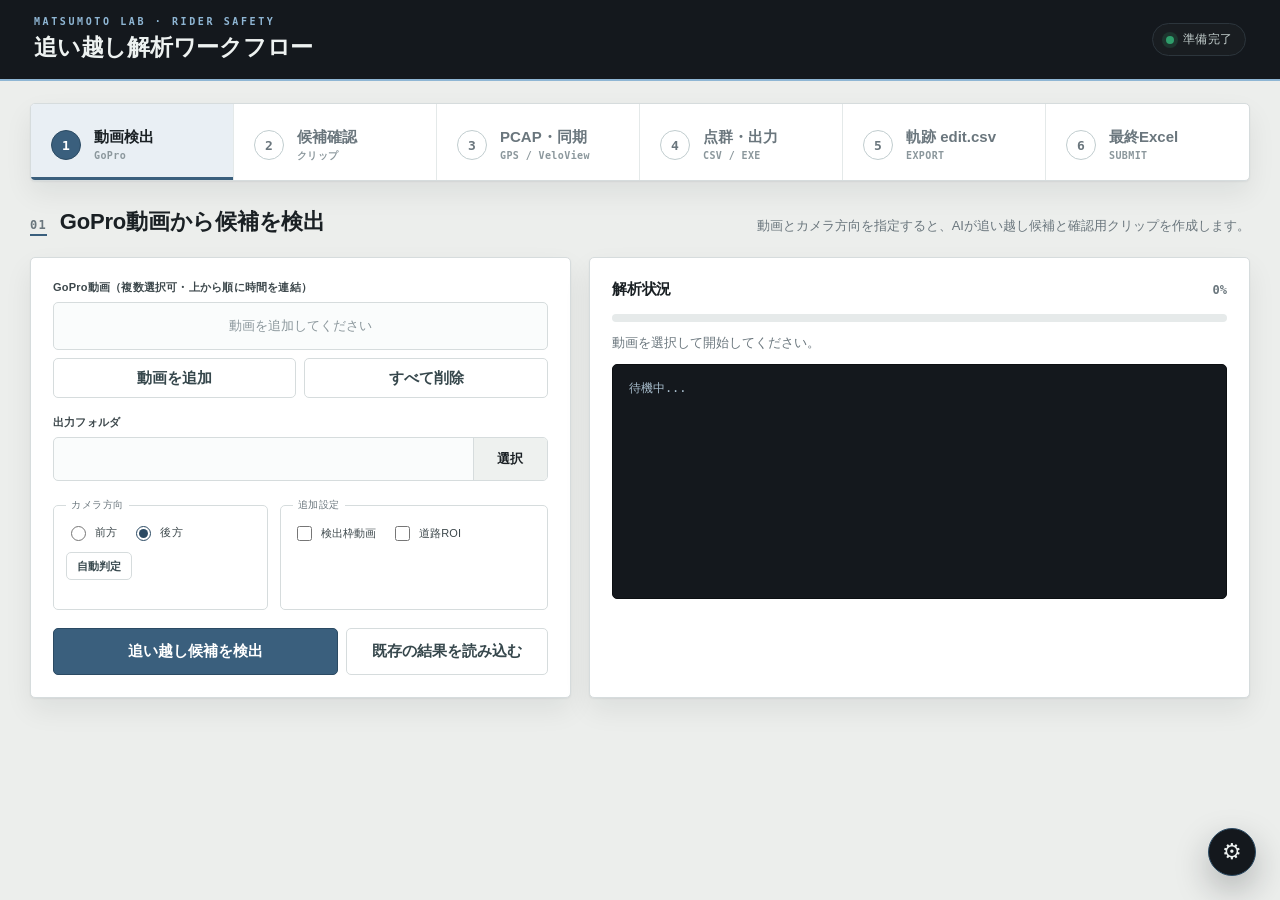
==== commit 578910ba: "第4波M: GUIの自動追跡に進捗表示と中止、Step1に撮影方向の自動判定を追加 第3波Hの既知の制限2点を解消する（変更は web_gui.py と web_ui/ のみ）。  (1) 自動追跡の" ====
--- a/web_ui/index.html
+++ b/web_ui/index.html
@@ -41,7 +41,13 @@
           <label>出力フォルダ</label>
           <div class="path-input"><input id="outPath" readonly><button data-pick="out">選択</button></div>
           <div class="field-row">
-            <fieldset><legend>カメラ方向</legend><label class="radio"><input type="radio" name="view" value="front">前方</label><label class="radio"><input type="radio" name="view" value="rear" checked>後方</label></fieldset>
+            <fieldset><legend>カメラ方向</legend><label class="radio"><input type="radio" name="view" value="front">前方</label><label class="radio"><input type="radio" name="view" value="rear" checked>後方</label>
+              <div class="view-detect-row">
+                <button class="secondary small" id="detectView">自動判定</button>
+                <button class="secondary small" id="detectViewCancel" hidden>中止</button>
+              </div>
+              <p class="detect-view-status" id="detectViewStatus"></p>
+            </fieldset>
             <fieldset><legend>追加設定</legend><label class="check"><input id="overlay" type="checkbox">検出枠動画</label><label class="check"><input id="roadRoi" type="checkbox">道路ROI</label></fieldset>
           </div>
           <div class="button-row">
@@ -143,12 +149,16 @@
         <aside class="lidar-side lidar-side-right">
           <article class="card overtaking-record-card">
             <div class="card-title"><h3>追い越し記録</h3><span class="badge" id="recordStatus">未開始</span></div>
-            <p class="record-hint">開始で先頭フレームへ移動し追尾オン。<kbd>←</kbd><kbd>→</kbd>でフレーム送り（自動記録）、<kbd>Enter</kbd>で出力して次の候補へ自動で進みます。</p>
+            <p class="record-hint">「自動追跡」で点群から車両を追跡し記録フレームを作ります（半自動）。手動は「追い越し開始」から。どちらも<kbd>←</kbd><kbd>→</kbd>で確認・微修正、<kbd>Enter</kbd>で出力して次の候補へ進みます。</p>
             <label class="record-candidate">追い越し候補
               <select id="recordCandidate"><option value="">選択してください</option></select>
             </label>
+            <button class="primary record-autotrack" id="recordAutoTrack">自動追跡（点群から車両を検出）</button>
+            <button class="secondary record-autotrack" id="autoTrackCancel" hidden>自動追跡を中止</button>
+            <div class="progress-track auto-track-progress" id="autoTrackProgress" hidden><div id="autoTrackBar"></div></div>
+            <p class="auto-track-status" id="autoTrackStatus"></p>
             <div class="record-buttons">
-              <button class="primary" id="recordStart">追い越し開始</button>
+              <button class="secondary" id="recordStart">追い越し開始（手動）</button>
               <button class="secondary" id="recordCancel" disabled>中止</button>
             </div>
             <button class="accept record-finish" id="recordFinish" disabled>終了してCSV出力</button>
--- a/web_ui/style.css
+++ b/web_ui/style.css
@@ -113,6 +113,10 @@
 fieldset { border: 1px solid var(--line); border-radius: var(--radius); margin: 0; padding: 11px 12px; }
 legend { font-size: 10px; color: var(--muted); padding: 0 5px; font-family: var(--font-data); letter-spacing: .06em; text-transform: uppercase; }
 .radio, .check { display: inline-flex !important; align-items: center; gap: 6px; margin: 0 14px 0 0 !important; font-weight: 500 !important; }
+.view-detect-row { display: flex; gap: 6px; margin-top: 8px; }
+.view-detect-row button.small { min-height: 28px; padding: 0 10px; font-size: 11px; }
+.detect-view-status { margin: 6px 0 0; min-height: 1.1em; color: #1f7a52; font-size: 11px; font-family: var(--font-data); line-height: 1.5; }
+.detect-view-status.error { color: var(--signal); }
 input[type="radio"], input[type="checkbox"] { accent-color: var(--hivis-deep); width: 15px; height: 15px; }
 
 /* ---------- buttons ---------- */
@@ -259,6 +263,11 @@
 .record-candidate { display: block; font-size: 11px; font-weight: 700; }
 .record-candidate select { display: block; width: 100%; height: 36px; margin-top: 4px; border: 1px solid var(--line); border-radius: var(--radius); background: var(--surface); padding: 0 9px; font-family: var(--font-data); }
 .record-candidate select:focus { outline: none; border-color: var(--hivis-deep); box-shadow: 0 0 0 3px rgba(58,95,125,.22); }
+.record-autotrack { width: 100%; }
+.auto-track-progress { margin-top: 6px; }
+.auto-track-status { margin: 6px 0 0; min-height: 1.2em; color: #1f7a52; font-size: 12px; font-family: var(--font-data); }
+.auto-track-status.error { color: var(--signal); }
+#autoTrackCancel { margin-top: 6px; }
 .record-buttons { display: flex; gap: 8px; }
 .record-buttons button { flex: 1; }
 .record-finish { width: 100%; background: var(--go); color: #fff; border: 0; }
